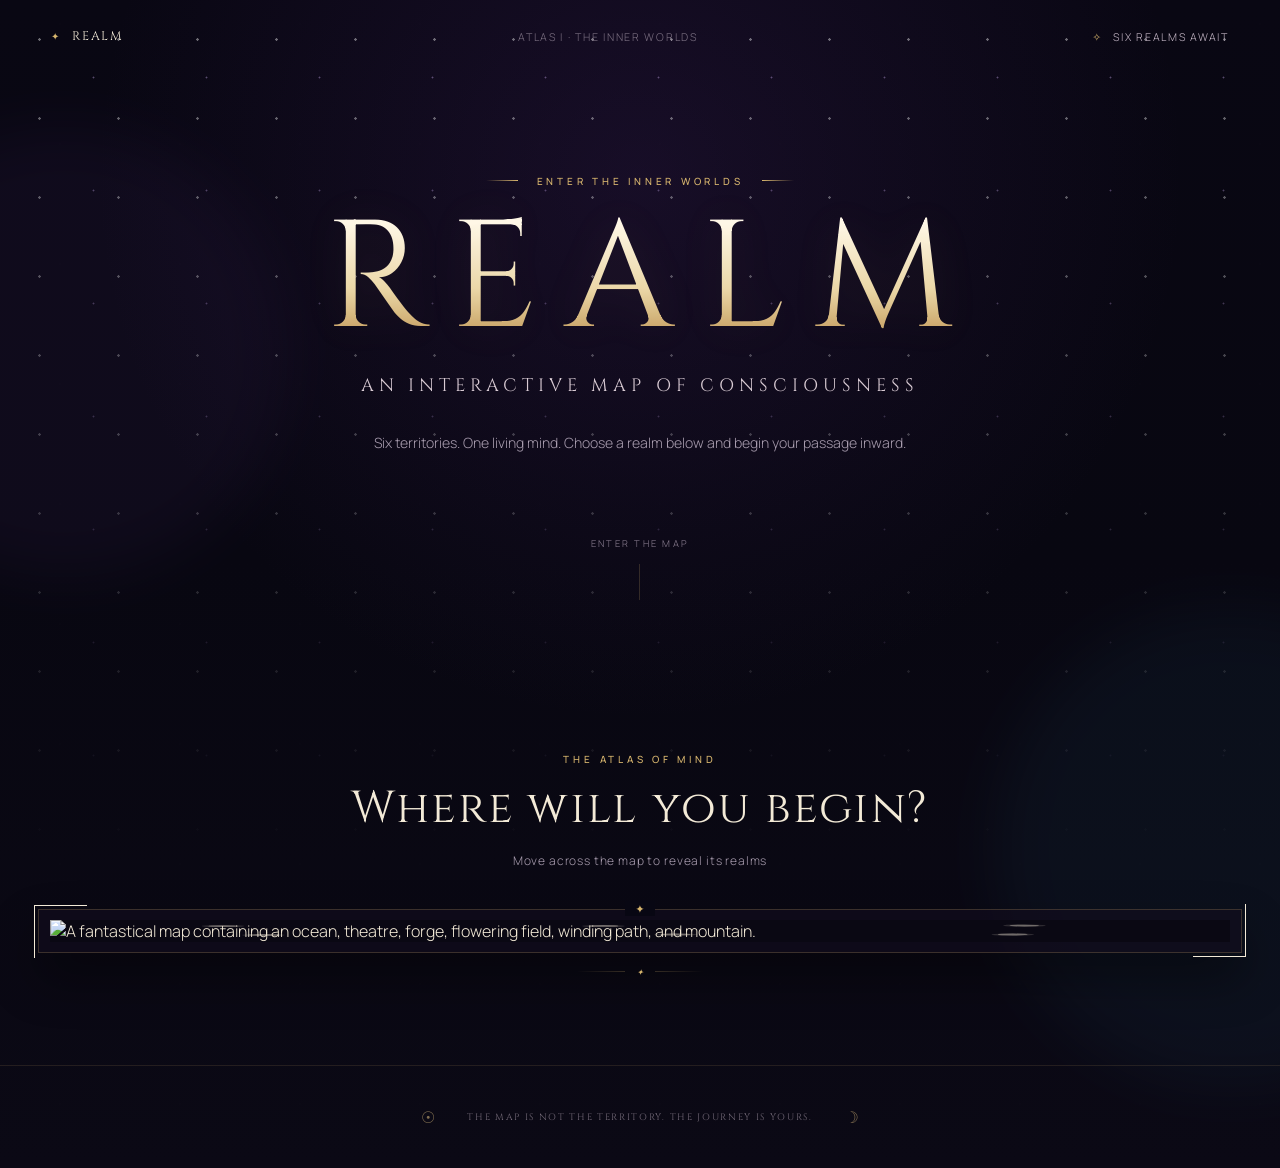
==== index.html @ 61579b33 "Simplify landing MVP sections" ====
<!doctype html>
<html lang="en">
  <head>
    <meta charset="UTF-8" />
    <meta name="viewport" content="width=device-width, initial-scale=1.0" />
    <meta
      name="description"
      content="REALM is an interactive map of consciousness. Explore six mythic territories of inner life."
    />
    <title>REALM — An interactive map of consciousness</title>
    <link rel="preconnect" href="https://fonts.googleapis.com" />
    <link rel="preconnect" href="https://fonts.gstatic.com" crossorigin />
    <link
      href="https://fonts.googleapis.com/css2?family=Cinzel:wght@400;500;600&family=Manrope:wght@300;400;500;600&display=swap"
      rel="stylesheet"
    />
    <link rel="stylesheet" href="styles.css" />
  </head>
  <body>
    <div class="aurora aurora--one" aria-hidden="true"></div>
    <div class="aurora aurora--two" aria-hidden="true"></div>
    <div class="star-field" aria-hidden="true"></div>

    <header class="site-header">
      <a class="brand" href="#top" aria-label="REALM home">
        <span class="brand__mark" aria-hidden="true">✦</span>
        <span>REALM</span>
      </a>
      <p class="edition">Atlas I · The Inner Worlds</p>
      <p class="realm-count"><span aria-hidden="true">✧</span> Six realms await</p>
    </header>

    <main id="top">
      <section class="hero" aria-labelledby="hero-title">
        <p class="eyebrow"><span></span> Enter the inner worlds <span></span></p>
        <h1 id="hero-title">REALM</h1>
        <p class="subtitle">An interactive map of consciousness</p>
        <p class="introduction">Six territories. One living mind. Choose a realm below and begin your passage inward.</p>
        <a class="scroll-cue" href="#realm-map">
          <span>Enter the map</span>
          <span class="scroll-cue__line" aria-hidden="true"></span>
        </a>
      </section>

      <section class="map-section" id="realm-map" aria-labelledby="map-heading">
        <div class="section-heading">
          <p class="section-kicker">The atlas of mind</p>
          <h2 id="map-heading">Where will you begin?</h2>
          <p>Move across the map to reveal its realms</p>
        </div>

        <div class="map-frame">
          <div class="map-frame__ornament map-frame__ornament--top" aria-hidden="true">✦</div>
          <div class="map-stage" id="map-stage">
            <img
              class="realm-map"
              src="realm-landing.jpg"
              alt="A fantastical map containing an ocean, theatre, forge, flowering field, winding path, and mountain."
            />
            <svg
              class="hotspot-layer"
              id="hotspot-layer"
              viewBox="0 0 2048 1365"
              role="group"
              aria-label="Interactive realm regions"
              preserveAspectRatio="none"
            ></svg>
            <div class="map-tooltip" id="map-tooltip" role="status" aria-live="polite">
              <span class="map-tooltip__glyph" aria-hidden="true"></span>
              <span class="map-tooltip__content">
                <strong></strong>
                <small>Enter this realm</small>
              </span>
            </div>
          </div>
          <div class="map-frame__footer" aria-hidden="true">
            <span></span><i>✦</i><span></span>
          </div>
        </div>
      </section>

      <section class="realms-section" aria-labelledby="realms-heading" hidden>
        <div class="section-heading section-heading--compact">
          <p class="section-kicker">Six ways of knowing</p>
          <h2 id="realms-heading">The realms of consciousness</h2>
        </div>
        <div class="realm-grid" id="realm-grid"></div>
      </section>
    </main>

    <footer class="site-footer">
      <span class="footer-sigil" aria-hidden="true">☉</span>
      <p>The map is not the territory. The journey is yours.</p>
      <span class="footer-sigil" aria-hidden="true">☽</span>
    </footer>

    <script type="module" src="app.js"></script>
  </body>
</html>
---- styles.css ----
:root {
  color-scheme: dark;
  --ink: #f3ead7;
  --ink-muted: #a99daf;
  --night: #080713;
  --night-soft: #100c20;
  --gold: #d8b66e;
  --gold-bright: #f0d599;
  --line: rgba(216, 182, 110, 0.22);
  --serif: "Cinzel", Georgia, serif;
  --sans: "Manrope", system-ui, sans-serif;
}

* { box-sizing: border-box; }
html {
  width: 100%;
  max-width: 100%;
  overflow-x: hidden;
  scroll-behavior: smooth;
}
body {
  position: relative;
  width: 100%;
  max-width: 100%;
  min-width: 0;
  margin: 0;
  overflow-x: hidden;
  color: var(--ink);
  background:
    radial-gradient(circle at 50% 15%, rgba(70, 35, 105, 0.24), transparent 34rem),
    linear-gradient(180deg, #090713 0%, #080711 48%, #0b0915 100%);
  font-family: var(--sans);
  font-weight: 300;
}
body::before {
  position: absolute;
  inset: 0;
  z-index: -1;
  opacity: 0.018;
  background: radial-gradient(circle at 50% 20%, rgba(255, 255, 255, 0.24) 0 1px, transparent 1.5px) 0 0 / 120px 120px;
  content: "";
  pointer-events: none;
}
a { color: inherit; }
button { font: inherit; }
img, svg { max-width: 100%; }
main, section, article, aside, header, footer, div { min-width: 0; }

.aurora {
  position: absolute;
  z-index: -1;
  border-radius: 50%;
  filter: blur(30px);
  opacity: 0.08;
  pointer-events: none;
}
.aurora--one { top: 8rem; left: -10rem; width: 28rem; height: 28rem; background: #663c94; }
.aurora--two { top: 38rem; right: -12rem; width: 30rem; height: 30rem; background: #2b6c87; }
.star-field {
  position: absolute;
  width: 100%;
  max-width: 100%;
  overflow: hidden;
  inset: 0 0 auto;
  z-index: -1;
  height: 64rem;
  opacity: 0.42;
  background-image:
    radial-gradient(circle, #fff 0 1px, transparent 1.5px),
    radial-gradient(circle, #d9b8ff 0 0.7px, transparent 1.2px);
  background-position: 0 0, 37px 21px;
  background-size: 79px 79px, 113px 113px;
  mask-image: linear-gradient(to bottom, #000, transparent 85%);
}

body > header,
body > main,
body > footer,
#top,
.hero,
.cartographer-section,
.mythology-section,
.map-section,
.realms-section {
  width: 100%;
  max-width: 100%;
}

#top {
  position: relative;
  overflow: hidden;
}

.site-header {
  display: flex;
  position: relative;
  z-index: 10;
  align-items: center;
  justify-content: space-between;
  max-width: 1440px;
  margin: 0 auto;
  padding: 1.75rem clamp(1.25rem, 4vw, 4rem);
  color: #c9bbca;
  font-size: 0.67rem;
  letter-spacing: 0.16em;
  text-transform: uppercase;
}
.brand { display: flex; align-items: center; gap: 0.7rem; color: var(--ink); font-family: var(--serif); font-size: 0.78rem; text-decoration: none; }
.brand__mark { color: var(--gold); font-size: 0.65rem; }
.edition { margin: 0; opacity: 0.58; }
.realm-count { display: flex; align-items: center; gap: 0.65rem; margin: 0; }
.realm-count span { color: var(--gold); }

.hero {
  display: flex;
  align-items: center;
  min-height: 620px;
  padding: 6.3rem 1.5rem 8.5rem;
  text-align: center;
  flex-direction: column;
}
.eyebrow, .section-kicker { margin: 0; color: var(--gold); font-size: 0.62rem; font-weight: 500; letter-spacing: 0.38em; text-transform: uppercase; }
.eyebrow { display: flex; align-items: center; gap: 1.15rem; }
.eyebrow span { width: 2rem; height: 1px; background: linear-gradient(90deg, transparent, var(--gold)); }
.eyebrow span:last-child { transform: rotate(180deg); }
.hero h1 {
  margin: 1.3rem 0 0;
  color: transparent;
  background: linear-gradient(180deg, #fff8e8 10%, #ecd9aa 55%, #b88a46 100%);
  background-clip: text;
  font-family: var(--serif);
  font-size: clamp(4.8rem, 12vw, 9.5rem);
  font-weight: 400;
  letter-spacing: 0.18em;
  line-height: 0.95;
  text-indent: 0.18em;
  text-shadow: 0 0 45px rgba(218, 178, 103, 0.1);
}
.subtitle { margin: 1.3rem 0 0; color: #d9cbd4; font-family: var(--serif); font-size: clamp(0.88rem, 1.5vw, 1.12rem); letter-spacing: 0.28em; text-transform: uppercase; }
.introduction { max-width: 820px; margin: 2rem auto 0; color: var(--ink-muted); font-size: clamp(0.78rem, 1.7vw, 0.88rem); line-height: 1.9; white-space: nowrap; }
.scroll-cue { display: flex; align-items: center; gap: 0.9rem; margin-top: auto; padding-top: 5rem; color: #8f8295; font-size: 0.59rem; letter-spacing: 0.24em; text-decoration: none; text-transform: uppercase; flex-direction: column; }
.scroll-cue:hover { color: var(--gold-bright); }
.scroll-cue__line { position: relative; width: 1px; height: 36px; overflow: hidden; background: rgba(216, 182, 110, 0.2); }
.scroll-cue__line::after { position: absolute; width: 1px; height: 14px; background: var(--gold); content: ""; }

.cartographer-section {
  max-width: 1240px;
  margin: 0 auto;
  padding: 1rem clamp(1.25rem, 4vw, 3rem) 8rem;
}

.cartographer-panel {
  display: grid;
  width: 100%;
  position: relative;
  overflow: hidden;
  border: 1px solid rgba(216, 182, 110, 0.24);
  border-radius: 24px;
  background:
    radial-gradient(circle at 82% 40%, rgba(219, 158, 79, 0.13), transparent 28%),
    radial-gradient(circle at 15% 0%, rgba(104, 66, 147, 0.12), transparent 36%),
    linear-gradient(135deg, rgba(24, 18, 38, 0.82), rgba(12, 10, 23, 0.72));
  box-shadow: 0 24px 48px rgba(0, 0, 0, 0.28), inset 0 1px rgba(255, 245, 218, 0.04);
  grid-template-columns: minmax(0, 1.35fr) minmax(320px, 0.65fr);
  backdrop-filter: none;
}

.cartographer-panel::before,
.cartographer-panel::after {
  position: absolute;
  width: 64px;
  height: 64px;
  border-color: rgba(216, 182, 110, 0.45);
  content: "";
  pointer-events: none;
}

.cartographer-panel::before {
  top: 12px;
  left: 12px;
  border-top: 1px solid;
  border-left: 1px solid;
  border-top-left-radius: 12px;
}

.cartographer-panel::after {
  right: 12px;
  bottom: 12px;
  border-right: 1px solid;
  border-bottom: 1px solid;
  border-bottom-right-radius: 12px;
}

.cartographer-copy {
  position: relative;
  min-width: 0;
  z-index: 2;
  padding: clamp(2.25rem, 5vw, 4.5rem);
}

.cartographer-copy h2 {
  margin: 0.75rem 0 0;
  font-family: var(--serif);
  font-size: clamp(2rem, 4.2vw, 3.6rem);
  font-weight: 400;
  letter-spacing: 0.035em;
  line-height: 1.15;
}

.cartographer-copy__body {
  max-width: 680px;
  margin-top: 1.8rem;
  color: #bcb0c1;
  font-size: clamp(0.8rem, 1.3vw, 0.92rem);
  line-height: 1.9;
}

.cartographer-copy__body p {
  margin: 0;
}

.cartographer-copy__body p + p {
  margin-top: 1rem;
}

.cartographer-insight {
  display: flex;
  align-items: flex-start;
  gap: 0.85rem;
  max-width: 650px;
  margin: 2rem 0 0;
  padding: 1rem 1.15rem;
  border-left: 1px solid var(--gold);
  color: #e6d8bd;
  background: linear-gradient(90deg, rgba(216, 182, 110, 0.09), transparent);
  font-family: var(--serif);
  font-size: clamp(0.72rem, 1.2vw, 0.82rem);
  letter-spacing: 0.035em;
  line-height: 1.75;
}

.cartographer-insight > span:first-child {
  flex: 0 0 auto;
  margin-top: 0.1rem;
  color: var(--gold-bright);
  font-size: 0.65rem;
}

.cartographer-visual {
  display: grid;
  min-width: 0;
  position: relative;
  min-height: 480px;
  overflow: hidden;
  border-left: 1px solid rgba(216, 182, 110, 0.12);
  background:
    linear-gradient(180deg, rgba(74, 47, 93, 0.12), transparent 55%),
    radial-gradient(ellipse at 50% 88%, rgba(216, 182, 110, 0.09), transparent 48%);
  place-items: center;
}

.cartographer-visual::before {
  position: absolute;
  inset: 9% 10%;
  border: 1px solid rgba(216, 182, 110, 0.1);
  border-radius: 50% 50% 44% 44%;
  content: "";
}

.cartographer-aura {
  position: absolute;
  top: 52%;
  left: 50%;
  width: 280px;
  height: 280px;
  border: 1px solid rgba(232, 187, 99, 0.12);
  border-radius: 50%;
  box-shadow: inset 0 0 40px rgba(109, 72, 145, 0.08);
  transform: translate(-50%, -50%);
}

.cartographer-aura::before,
.cartographer-aura::after {
  position: absolute;
  inset: 22px;
  border: 1px dashed rgba(216, 182, 110, 0.12);
  border-radius: 50%;
  content: "";
  transform: rotate(10deg);
}

.cartographer-aura::after {
  inset: 49px;
  border-style: solid;
  transform: rotate(-14deg);
}

.cartographer-figure {
  position: relative;
  z-index: 2;
  width: 190px;
  height: 260px;
  margin-top: 2rem;
}

.cartographer-head {
  position: absolute;
  top: 20px;
  left: 76px;
  z-index: 3;
  width: 42px;
  height: 50px;
  border: 1px solid rgba(239, 207, 145, 0.42);
  border-radius: 48% 48% 45% 45%;
  background: radial-gradient(circle at 50% 38%, #d7b584 0 5%, #6f5265 35%, #21192b 72%);
  box-shadow: 0 0 25px rgba(221, 175, 96, 0.16);
}

.cartographer-head::before {
  position: absolute;
  inset: -12px -14px -9px;
  z-index: -1;
  border-radius: 50% 50% 38% 38%;
  background: linear-gradient(180deg, #33243e 15%, #171220 100%);
  clip-path: polygon(50% 0, 91% 30%, 100% 100%, 0 100%, 9% 30%);
  content: "";
}

.cartographer-cloak {
  position: absolute;
  top: 64px;
  left: 35px;
  width: 120px;
  height: 177px;
  border: 1px solid rgba(196, 160, 116, 0.2);
  border-radius: 50% 50% 16% 16%;
  background:
    linear-gradient(80deg, transparent 48%, rgba(216, 182, 110, 0.14) 49% 50%, transparent 51%),
    linear-gradient(135deg, #34253e, #171421 62%, #0d0b14);
  box-shadow: 0 24px 28px rgba(0, 0, 0, 0.42);
  clip-path: polygon(38% 0, 62% 0, 82% 19%, 100% 100%, 0 100%, 18% 19%);
}

.cartographer-cloak::after {
  position: absolute;
  top: 35px;
  left: 50%;
  width: 1px;
  height: 124px;
  background: linear-gradient(transparent, rgba(216, 182, 110, 0.26), transparent);
  content: "";
}

.cartographer-arm {
  position: absolute;
  top: 104px;
  right: 21px;
  z-index: 4;
  width: 59px;
  height: 15px;
  border-radius: 20px;
  background: #211827;
  transform: rotate(18deg);
  transform-origin: left center;
}

.cartographer-lantern {
  position: absolute;
  top: 122px;
  right: -4px;
  z-index: 5;
  width: 31px;
  height: 43px;
  border: 1px solid #af824b;
  border-radius: 6px 6px 10px 10px;
  background: rgba(73, 42, 25, 0.78);
  box-shadow: 0 0 18px rgba(245, 175, 70, 0.36);
}

.cartographer-lantern__handle {
  position: absolute;
  top: -12px;
  left: 6px;
  width: 17px;
  height: 16px;
  border: 1px solid #9f7649;
  border-bottom: 0;
  border-radius: 50% 50% 0 0;
}

.cartographer-lantern__light {
  position: absolute;
  inset: 7px 6px;
  border-radius: 50%;
  background: #ffd778;
  box-shadow: 0 0 13px #f6a73c;
}

.cartographer-map {
  position: absolute;
  top: 112px;
  left: 8px;
  z-index: 5;
  width: 65px;
  height: 48px;
  border: 1px solid rgba(120, 81, 46, 0.75);
  border-radius: 3px;
  background: linear-gradient(90deg, #cba971 49%, #b89563 50%);
  box-shadow: 0 6px 14px rgba(0, 0, 0, 0.35);
  transform: rotate(-10deg);
}

.cartographer-map::before,
.cartographer-map::after,
.cartographer-map span {
  position: absolute;
  content: "";
}

.cartographer-map::before {
  inset: 7px 9px;
  opacity: 0.55;
  background:
    linear-gradient(28deg, transparent 42%, #755b3e 43% 46%, transparent 47%),
    radial-gradient(circle at 68% 30%, transparent 0 5px, #755b3e 6px 7px, transparent 8px);
}

.cartographer-map::after {
  top: 0;
  bottom: 0;
  left: 50%;
  width: 1px;
  background: rgba(93, 66, 42, 0.4);
}

.cartographer-ground {
  position: absolute;
  bottom: 85px;
  left: 50%;
  width: 230px;
  height: 34px;
  border-radius: 50%;
  background: radial-gradient(ellipse, rgba(218, 168, 85, 0.18), transparent 67%);
  filter: blur(3px);
  transform: translateX(-50%);
}

.cartographer-star {
  position: absolute;
  z-index: 3;
  color: #dec88f;
  text-shadow: 0 0 10px currentColor;
}

.cartographer-star--one { top: 18%; left: 20%; font-size: 0.65rem; }
.cartographer-star--two { top: 32%; right: 16%; color: #b7a3cd; font-size: 1.4rem; }
.cartographer-star--three { right: 25%; bottom: 25%; font-size: 0.55rem; }

.cartographer-visual__caption {
  position: absolute;
  right: 0;
  bottom: 2.1rem;
  left: 0;
  margin: 0;
  color: #746a7b;
  font-family: var(--serif);
  font-size: 0.52rem;
  letter-spacing: 0.2em;
  text-align: center;
  text-transform: uppercase;
}

.mythology-section {
  max-width: 820px;
  margin: 0 auto;
  padding: 0 clamp(1.5rem, 5vw, 3rem) 6.5rem;
  text-align: center;
}

.mythology-section h2 {
  margin: 0.8rem 0 0;
  font-family: var(--serif);
  font-size: clamp(1.45rem, 3.5vw, 2.35rem);
  font-weight: 400;
  letter-spacing: 0.04em;
  line-height: 1.35;
}

.mythology-section > p:last-child {
  max-width: 710px;
  margin: 1.2rem auto 0;
  color: var(--ink-muted);
  font-size: 0.8rem;
  line-height: 1.9;
}

.mythology-section > p:last-child::before,
.mythology-section > p:last-child::after {
  color: var(--gold);
  content: " ✦ ";
}

.map-section { padding: 1rem clamp(1rem, 3vw, 3rem) 7rem; }
.section-heading { margin-bottom: 2.5rem; text-align: center; }
.section-heading h2 { margin: 0.75rem 0 0; font-family: var(--serif); font-size: clamp(1.7rem, 4vw, 2.8rem); font-weight: 400; letter-spacing: 0.05em; }
.section-heading > p:last-child { margin: 0.8rem 0 0; color: var(--ink-muted); font-size: 0.75rem; letter-spacing: 0.07em; }
.map-frame { position: relative; max-width: 1440px; margin: auto; padding: clamp(0.35rem, 0.8vw, 0.65rem); border: 1px solid var(--line); background: rgba(17, 12, 28, 0.65); box-shadow: 0 24px 48px rgba(0, 0, 0, 0.42); }
.map-frame::before, .map-frame::after { position: absolute; z-index: 3; width: 52px; height: 52px; border-color: rgba(231, 197, 128, 0.6); content: ""; pointer-events: none; }
.map-frame::before { top: -5px; left: -5px; border-top: 1px solid; border-left: 1px solid; }
.map-frame::after { right: -5px; bottom: -5px; border-right: 1px solid; border-bottom: 1px solid; }
.map-frame__ornament { position: absolute; top: -9px; left: 50%; z-index: 5; width: 30px; color: var(--gold); background: var(--night); font-size: 0.7rem; text-align: center; transform: translateX(-50%); }
.map-stage { position: relative; width: 100%; max-width: 100%; overflow: hidden; background: #0a0813; }
.realm-map { display: block; width: 100%; height: auto; transition: none; }
.map-stage.has-active-realm .realm-map { filter: none; }
.hotspot-layer { position: absolute; inset: 0; width: 100%; height: 100%; }
.realm-hotspot { fill: transparent; stroke: transparent; stroke-width: 1.5px; cursor: pointer; transition: none; vector-effect: non-scaling-stroke; }
.hotspot-layer a:focus { outline: none; }
.hotspot-layer a.is-active .realm-hotspot, .hotspot-layer a:focus .realm-hotspot { fill: color-mix(in srgb, var(--realm-color) 7%, transparent); stroke: color-mix(in srgb, var(--realm-color) 30%, transparent); }
.hotspot-marker { opacity: 0.56; pointer-events: none; transition: none; }
.hotspot-marker__ring { fill: rgba(8, 7, 19, 0.45); stroke: rgba(243, 234, 215, 0.75); stroke-width: 1px; vector-effect: non-scaling-stroke; }
.hotspot-marker__core { fill: #fff2cb; }
.hotspot-marker__pulse { fill: none; stroke: rgba(243, 234, 215, 0.28); stroke-width: 1px; transform-origin: center; vector-effect: non-scaling-stroke; }
.hotspot-layer a.is-active .hotspot-marker { opacity: 1; }
.map-tooltip { display: flex; position: absolute; z-index: 5; align-items: center; gap: 0.75rem; min-width: 190px; padding: 0.75rem 1rem; border: 1px solid color-mix(in srgb, var(--realm-color) 42%, transparent); opacity: 0; background: rgba(10, 8, 20, 0.88); box-shadow: 0 12px 36px rgba(0, 0, 0, 0.38); pointer-events: none; transform: translate(-50%, calc(-100% - 38px)); transition: none; }
.map-tooltip.is-visible { opacity: 1; transform: translate(-50%, calc(-100% - 38px)); }
.map-tooltip__glyph { display: grid; width: 31px; height: 31px; border: 1px solid var(--realm-color); border-radius: 50%; color: var(--realm-color); font-size: 1rem; place-items: center; }
.map-tooltip__content { display: flex; flex-direction: column; }
.map-tooltip strong { font-family: var(--serif); font-size: 0.69rem; font-weight: 500; letter-spacing: 0.04em; white-space: nowrap; }
.map-tooltip small { margin-top: 0.2rem; color: var(--ink-muted); font-size: 0.52rem; letter-spacing: 0.14em; text-transform: uppercase; }
.map-frame__footer { display: flex; position: absolute; right: 0; bottom: -25px; left: 0; align-items: center; justify-content: center; gap: 0.75rem; color: var(--gold); font-size: 0.5rem; }
.map-frame__footer span { width: 48px; height: 1px; background: linear-gradient(90deg, transparent, var(--line)); }
.map-frame__footer span:last-child { transform: rotate(180deg); }

.realms-section { max-width: 1240px; margin: 0 auto; padding: 5rem clamp(1.25rem, 4vw, 3rem) 9rem; }
.section-heading--compact { margin-bottom: 3rem; }
.realm-grid { display: grid; border-top: 1px solid var(--line); border-left: 1px solid var(--line); grid-template-columns: repeat(3, 1fr); }
.realm-card { display: grid; position: relative; min-height: 240px; padding: 1.8rem; overflow: hidden; border-right: 1px solid var(--line); border-bottom: 1px solid var(--line); color: inherit; background: rgba(17, 13, 29, 0.36); text-decoration: none; transition: none; grid-template-columns: 24px 1fr auto; grid-template-rows: auto 1fr; }
.realm-card::before { position: absolute; inset: 0; opacity: 0; background: radial-gradient(circle at 50% 15%, color-mix(in srgb, var(--realm-color) 18%, transparent), transparent 62%); content: ""; transition: none; }
.realm-card::after { position: absolute; right: 1rem; bottom: 0; left: 1rem; height: 1px; background: var(--realm-color); content: ""; transform: scaleX(0); transition: none; }
.realm-card:hover, .realm-card:focus-visible, .realm-card.is-active { z-index: 2; outline: none; background: rgba(29, 22, 44, 0.78); }
.realm-card:hover::before, .realm-card:focus-visible::before, .realm-card.is-active::before { opacity: 1; }
.realm-card:hover::after, .realm-card:focus-visible::after, .realm-card.is-active::after { transform: scaleX(1); }
.realm-card__number { position: relative; color: var(--realm-color); font-family: var(--serif); font-size: 0.58rem; }
.realm-card__glyph { position: relative; color: var(--realm-color); font-size: 1.8rem; line-height: 1; grid-column: 2; }
.realm-card__body { display: flex; position: relative; margin-top: 1.35rem; grid-column: 2 / 4; flex-direction: column; }
.realm-card__name { font-family: var(--serif); font-size: 1.03rem; line-height: 1.45; }
.realm-card__deity { margin-top: 0.45rem; color: color-mix(in srgb, var(--realm-color) 72%, white); font-family: var(--serif); font-size: 0.54rem; letter-spacing: 0.045em; line-height: 1.55; }
.realm-card__description { margin-top: 0.7rem; color: var(--ink-muted); font-size: 0.72rem; line-height: 1.7; }
.realm-card__prompt { margin-top: auto; padding-top: 1.2rem; color: color-mix(in srgb, var(--realm-color) 75%, white); font-family: var(--serif); font-size: 0.57rem; letter-spacing: 0.06em; }
.realm-card__arrow { position: relative; color: #706879; font-size: 0.8rem; transition: none; }
.realm-card:hover .realm-card__arrow { color: var(--realm-color); }

.site-footer { display: flex; align-items: center; justify-content: center; gap: 2rem; padding: 2.5rem 1.5rem; border-top: 1px solid rgba(216, 182, 110, 0.12); color: #756b79; text-align: center; }
.site-footer p { margin: 0; font-family: var(--serif); font-size: 0.58rem; letter-spacing: 0.18em; text-transform: uppercase; }
.footer-sigil { color: #826f50; }

@keyframes cartographer-orbit {
  to { transform: rotate(360deg); }
}

@keyframes lantern-flicker {
  0%, 100% { opacity: 0.85; transform: scale(0.94); }
  50% { opacity: 1; transform: scale(1.06); }
}

@keyframes dust-drift {
  0%, 100% { opacity: 0.4; transform: translateY(0); }
  50% { opacity: 0.9; transform: translateY(-7px); }
}

@keyframes descend { 0% { top: -14px; } 70%, 100% { top: 36px; } }
@keyframes breathe { 0%, 100% { opacity: 0.25; transform: scale(0.85); } 50% { opacity: 0.75; transform: scale(1.12); } }

@media (max-width: 800px) {
  .edition { display: none; }
  .cartographer-section { padding-bottom: 6rem; }
  .cartographer-panel { grid-template-columns: 1fr; }
  .cartographer-visual { min-height: 390px; border-top: 1px solid rgba(216, 182, 110, 0.12); border-left: 0; }
  .cartographer-figure { transform: scale(0.9); }
  .hero { min-height: 560px; padding-top: 5rem; }
  .hero h1 { font-size: clamp(4rem, 20vw, 7rem); }
  .subtitle { font-size: 0.72rem; letter-spacing: 0.2em; }
  .map-section { padding-right: 0.6rem; padding-left: 0.6rem; }
  .hotspot-marker { transform-box: fill-box; transform-origin: center; }
  .map-tooltip { min-width: 150px; padding: 0.55rem 0.65rem; }
  .map-tooltip__glyph { display: none; }
  .map-tooltip strong { font-size: 0.55rem; }
  .realm-grid { grid-template-columns: repeat(2, 1fr); }
}

@media (max-width: 520px) {
  html, body, #top { width: 100vw; max-width: 100vw; }
  body > header, body > main, body > footer { max-width: 100vw; overflow-x: hidden; }
  .aurora--one { left: -35vw; width: 90vw; height: 90vw; }
  .aurora--two { right: -38vw; width: 96vw; height: 96vw; }
  .hero, .cartographer-section, .mythology-section, .map-section, .realms-section { max-width: 100vw; }
  .site-header { gap: 0.75rem; width: 100%; padding: 1.25rem; }
  .site-header > * { min-width: 0; }
  .brand { flex: 0 0 auto; }
  .back-link { justify-content: flex-end; max-width: 62%; line-height: 1.45; text-align: right; white-space: normal; }
  .realm-count { flex: 0 0 auto; }
  .cartographer-section { padding-right: 0.8rem; padding-left: 0.8rem; }
  .cartographer-panel { width: 100%; max-width: 100%; border-radius: 18px; }
  .cartographer-copy, .cartographer-copy__body, .cartographer-insight { max-width: 100%; }
  .cartographer-visual { width: 100%; max-width: 100%; overflow: hidden; }
  .cartographer-copy { width: 100%; padding: 2rem 1.4rem 2.25rem; }
  .cartographer-copy h2, .section-heading h2, .mythology-section h2 { overflow-wrap: anywhere; }
  .cartographer-copy__body { font-size: 0.78rem; line-height: 1.8; }
  .introduction { white-space: normal; }
  .cartographer-insight { padding: 0.9rem; font-size: 0.68rem; }
  .cartographer-visual { min-height: 340px; }
  .cartographer-figure { margin-top: 0; transform: scale(0.78); }
  .cartographer-visual__caption { bottom: 1.5rem; }
  .realm-count { font-size: 0; }
  .realm-count span { font-size: 0.75rem; }
  .hero { min-height: 510px; padding-right: 1rem; padding-left: 1rem; overflow: hidden; }
  .eyebrow { max-width: 100%; gap: 0.65rem; font-size: 0.52rem; letter-spacing: 0.24em; text-align: center; }
  .eyebrow span { width: clamp(0.75rem, 5vw, 1.4rem); flex: 0 1 auto; }
  .subtitle { max-width: 100%; font-size: 0.64rem; letter-spacing: 0.13em; line-height: 1.7; overflow-wrap: anywhere; }
  .introduction { width: 100%; max-width: 32rem; }
  .hero h1 { max-width: 100%; font-size: clamp(3.2rem, 18vw, 6rem); letter-spacing: 0.08em; overflow-wrap: anywhere; text-indent: 0.08em; }
  .introduction { font-size: 0.78rem; }
  .map-frame { padding: 3px; }
  .map-tooltip { display: none; }
  .hotspot-marker__ring { r: 34px; }
  .hotspot-marker__pulse { r: 46px; }
  .realm-grid { grid-template-columns: 1fr; }
  .realm-card { width: 100%; min-height: 215px; }
  .realm-card__name, .realm-card__deity, .realm-card__description, .realm-card__prompt { overflow-wrap: anywhere; }
  .site-footer { gap: 0.8rem; width: 100%; }
  .site-footer p { min-width: 0; overflow-wrap: anywhere; }
}

@media (prefers-reduced-motion: reduce) {
  html { scroll-behavior: auto; }
  *, *::before, *::after { animation-duration: 0.01ms !important; animation-iteration-count: 1 !important; transition-duration: 0.01ms !important; }
}
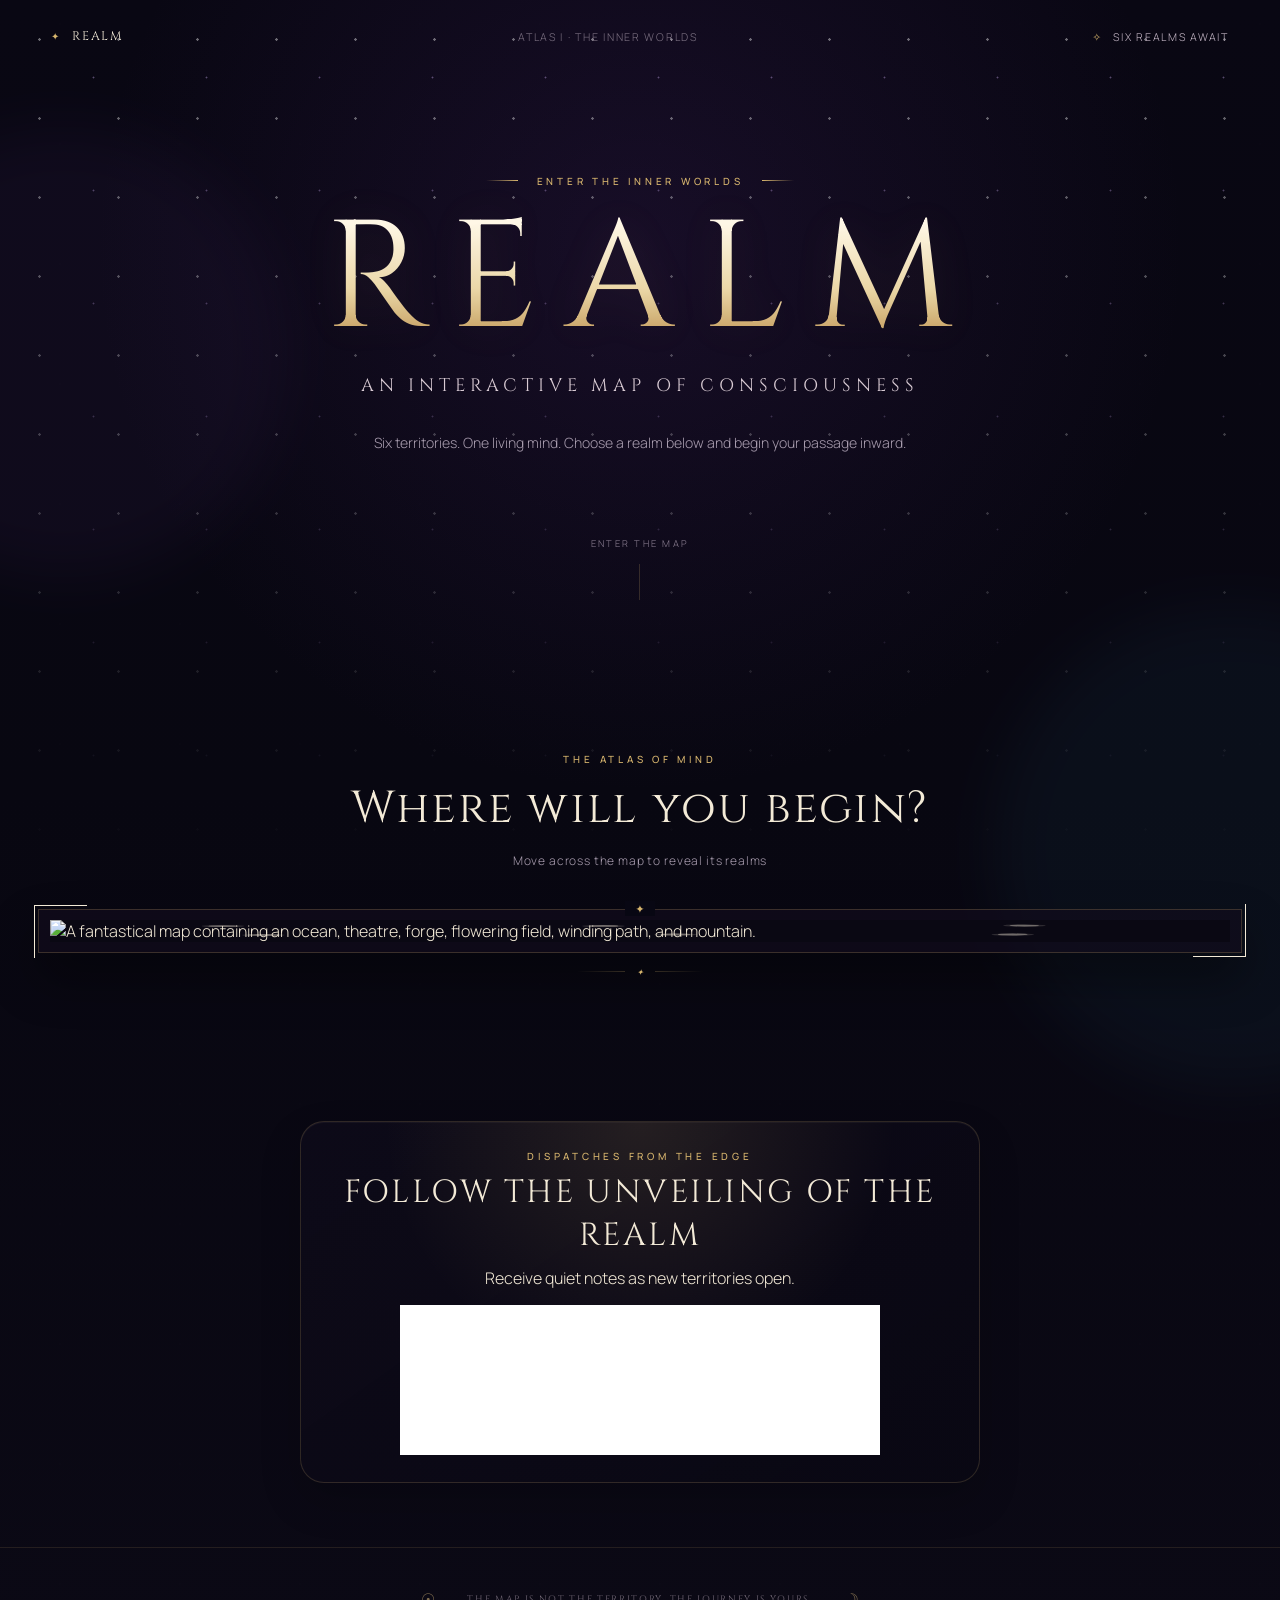
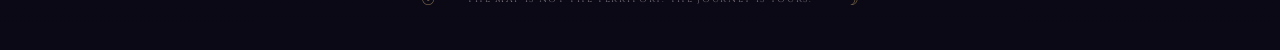
==== commit 1eb7138b: "Add Substack embeds to landing and coming soon pages" ====
--- a/index.html
+++ b/index.html
@@ -79,6 +79,24 @@
         </div>
       </section>
 
+      <section class="substack-section" aria-labelledby="substack-heading">
+        <div class="substack-card">
+          <p class="section-kicker">Dispatches from the edge</p>
+          <h2 id="substack-heading">Follow the unveiling of The Realm</h2>
+          <p>Receive quiet notes as new territories open.</p>
+          <iframe
+            class="substack-embed"
+            title="Subscribe to Adrian Schug on Substack"
+            src="https://adrianschug.substack.com/embed?transparent=1&light=1"
+            width="480"
+            height="150"
+            style="border: 0; background: transparent"
+            frameborder="0"
+            scrolling="no"
+          ></iframe>
+        </div>
+      </section>
+
       <section class="realms-section" aria-labelledby="realms-heading" hidden>
         <div class="section-heading section-heading--compact">
           <p class="section-kicker">Six ways of knowing</p>
--- a/styles.css
+++ b/styles.css
@@ -635,3 +635,55 @@
   html { scroll-behavior: auto; }
   *, *::before, *::after { animation-duration: 0.01ms !important; animation-iteration-count: 1 !important; transition-duration: 0.01ms !important; }
 }
+
+.substack-section {
+  width: min(680px, calc(100% - 2rem));
+  margin: clamp(1.5rem, 5vw, 3.5rem) auto 0;
+  padding-bottom: clamp(2rem, 5vw, 4rem);
+}
+
+.substack-card {
+  position: relative;
+  overflow: hidden;
+  padding: clamp(1.15rem, 3vw, 1.7rem);
+  border: 1px solid rgba(216, 182, 110, 0.18);
+  border-radius: 24px;
+  background: linear-gradient(145deg, rgba(18, 13, 31, 0.46), rgba(9, 8, 19, 0.58));
+  box-shadow: 0 18px 40px rgba(0, 0, 0, 0.18), inset 0 1px rgba(255, 255, 255, 0.04);
+  text-align: center;
+}
+
+.substack-card::before {
+  position: absolute;
+  inset: 0;
+  background: radial-gradient(circle at 50% 0%, rgba(216, 182, 110, 0.12), transparent 16rem);
+  content: "";
+  pointer-events: none;
+}
+
+.substack-card > * {
+  position: relative;
+}
+
+.substack-card h2 {
+  margin: 0.45rem 0 0;
+  color: var(--cream);
+  font-family: var(--serif);
+  font-size: clamp(1.35rem, 3vw, 2rem);
+  font-weight: 400;
+  letter-spacing: 0.08em;
+  text-transform: uppercase;
+}
+
+.substack-card p:not(.section-kicker) {
+  margin: 0.65rem auto 0;
+  max-width: 34rem;
+  color: var(--muted);
+}
+
+.substack-embed {
+  display: block;
+  width: min(480px, 100%);
+  max-width: 100%;
+  margin: 1rem auto 0;
+}
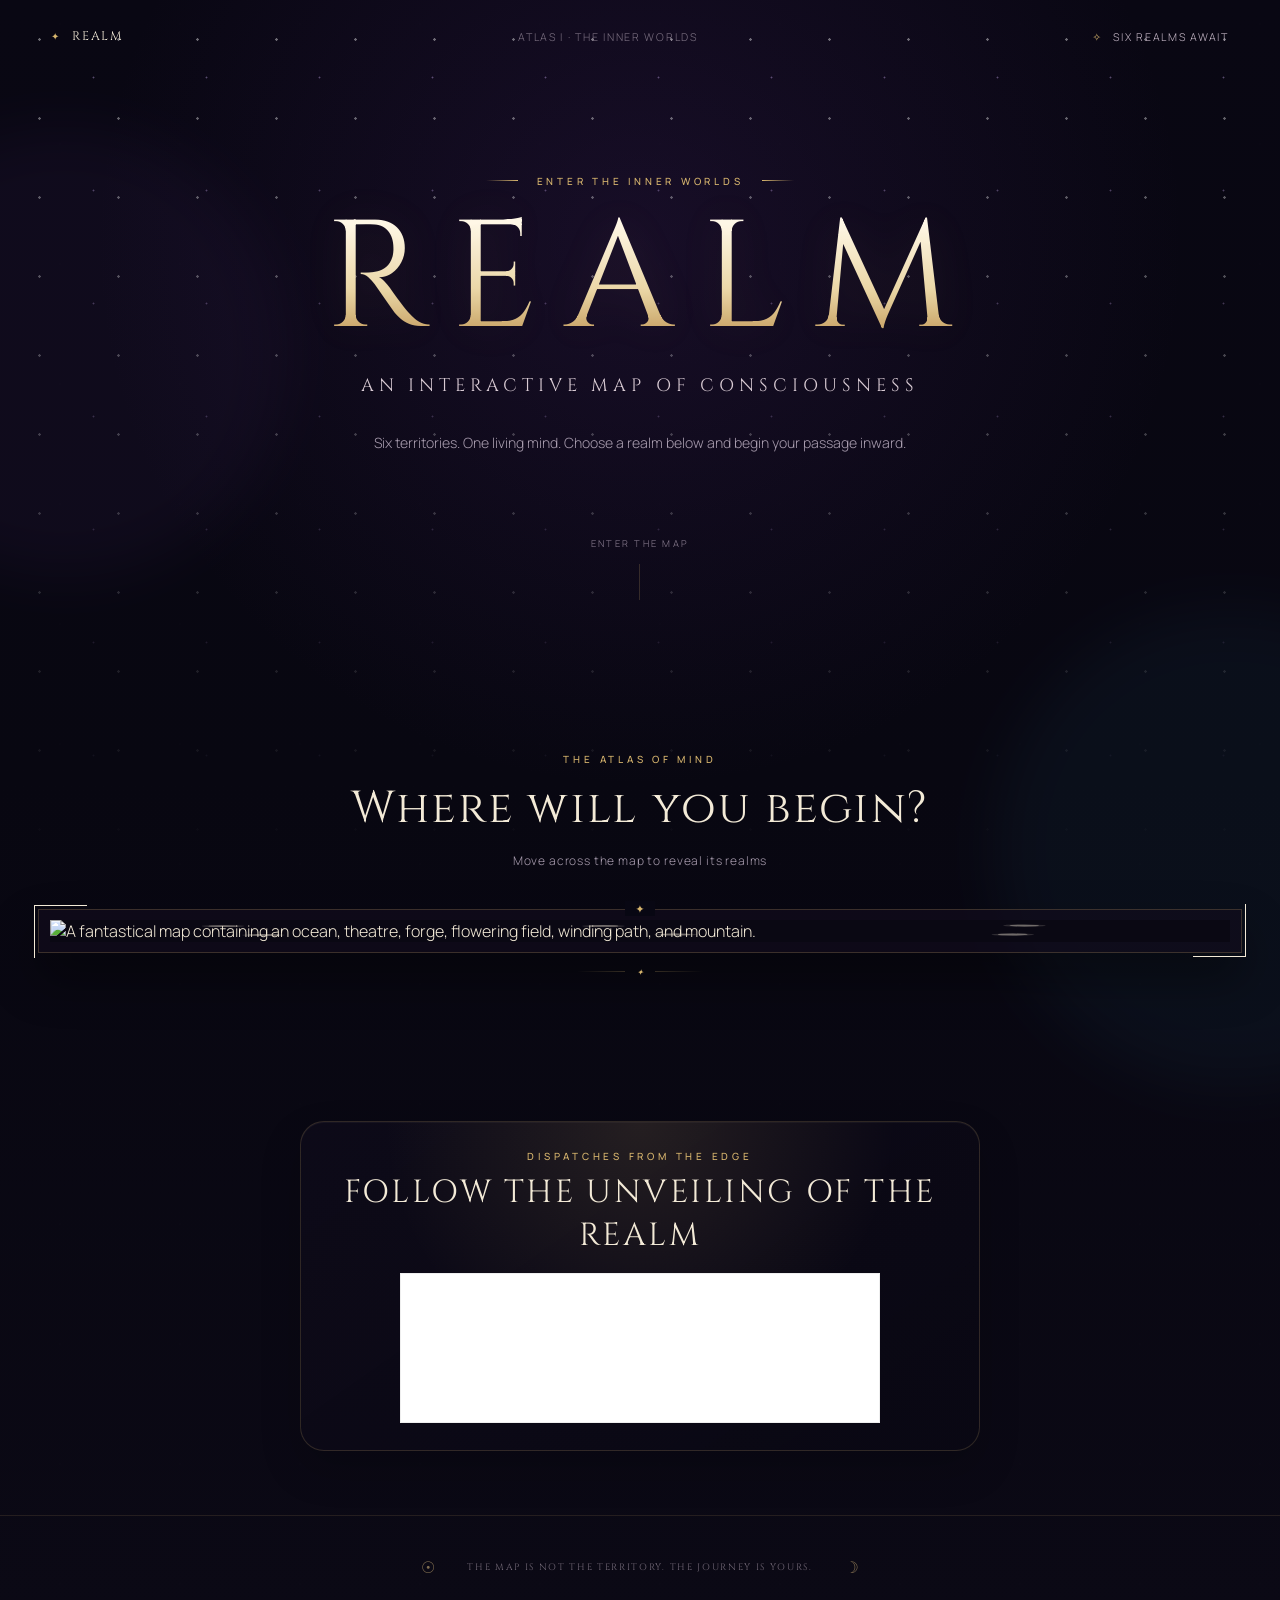
==== commit 167489d1: "Update Substack embed copy" ====
--- a/index.html
+++ b/index.html
@@ -83,14 +83,13 @@
         <div class="substack-card">
           <p class="section-kicker">Dispatches from the edge</p>
           <h2 id="substack-heading">Follow the unveiling of The Realm</h2>
-          <p>Receive quiet notes as new territories open.</p>
           <iframe
             class="substack-embed"
             title="Subscribe to Adrian Schug on Substack"
-            src="https://adrianschug.substack.com/embed?transparent=1&light=1"
+            src="https://adrianschug.substack.com/embed"
             width="480"
             height="150"
-            style="border: 0; background: transparent"
+            style="border: 1px solid #EEE; background: white"
             frameborder="0"
             scrolling="no"
           ></iframe>
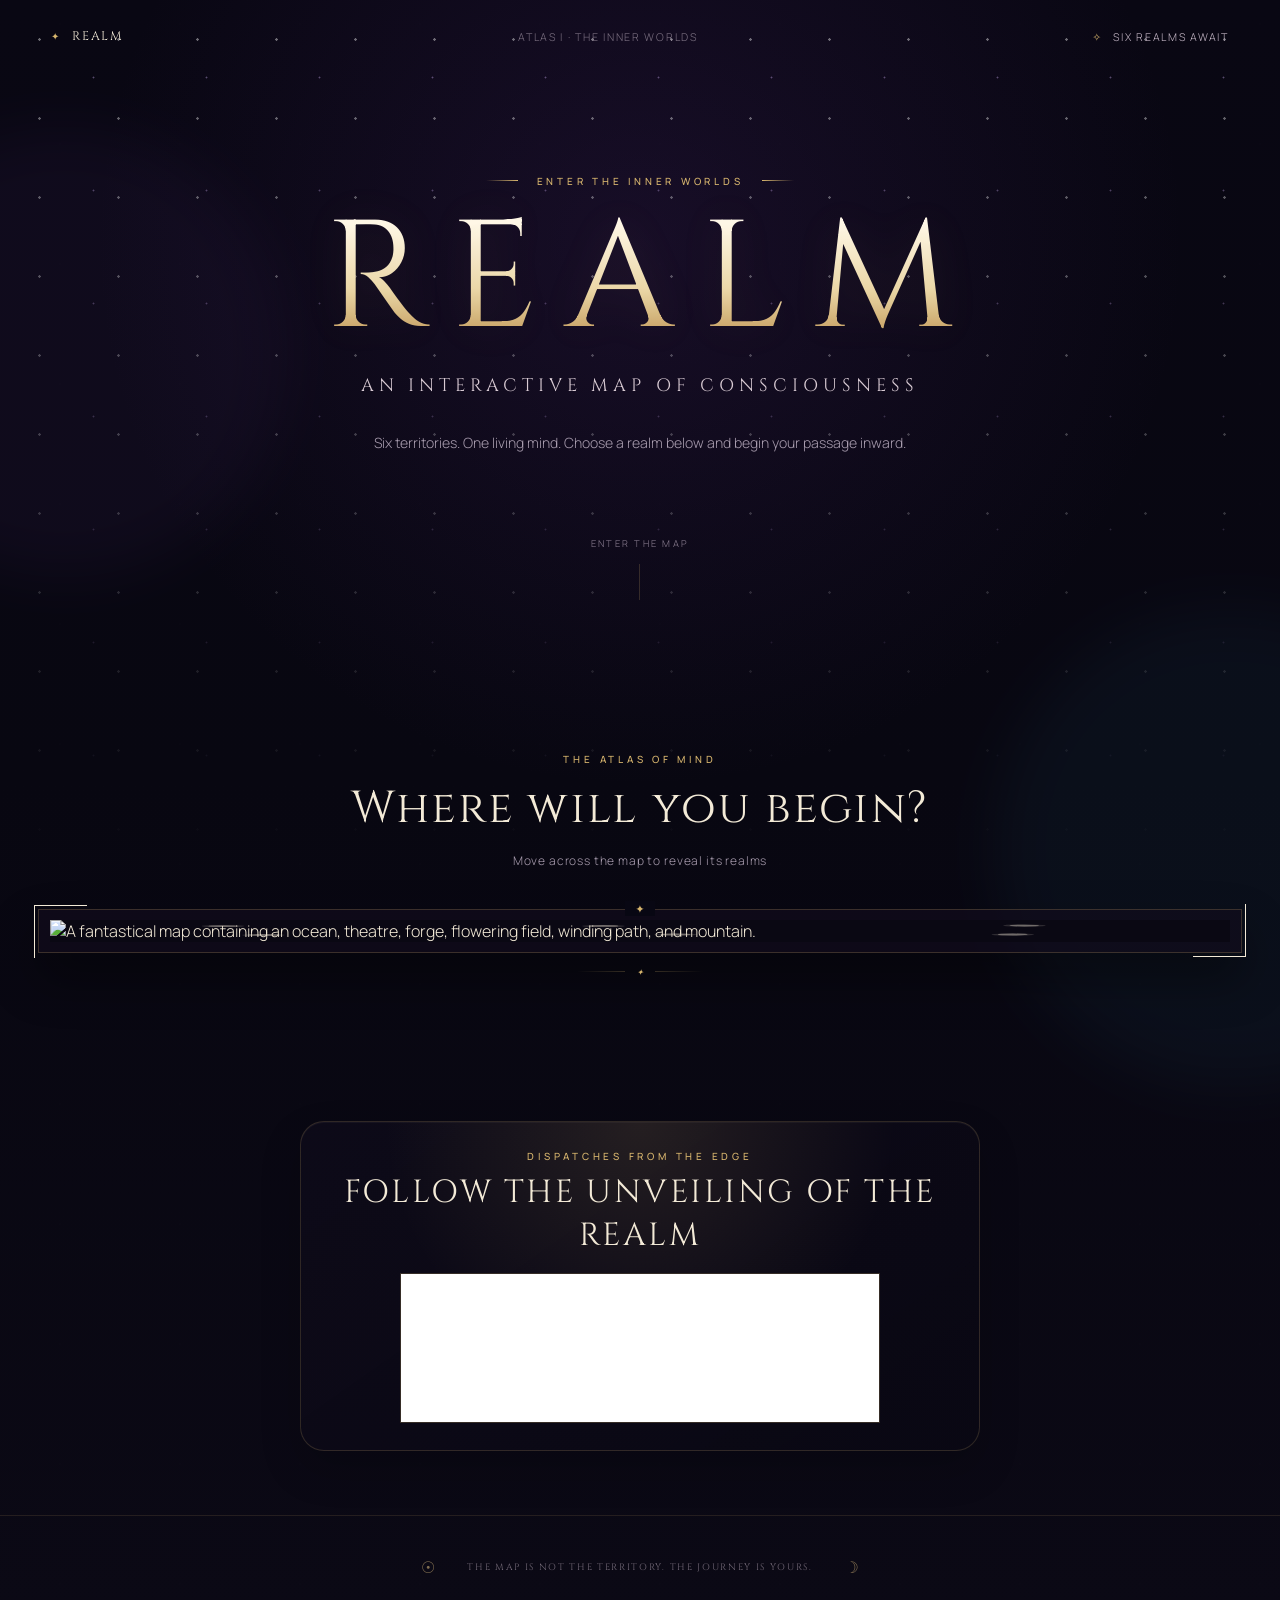
==== commit 1067047b: "Match Substack embed background to Realm pages" ====
--- a/index.html
+++ b/index.html
@@ -89,7 +89,7 @@
             src="https://adrianschug.substack.com/embed"
             width="480"
             height="150"
-            style="border: 1px solid #EEE; background: white"
+            style="border: 1px solid rgba(216, 182, 110, 0.22); background: #080713"
             frameborder="0"
             scrolling="no"
           ></iframe>
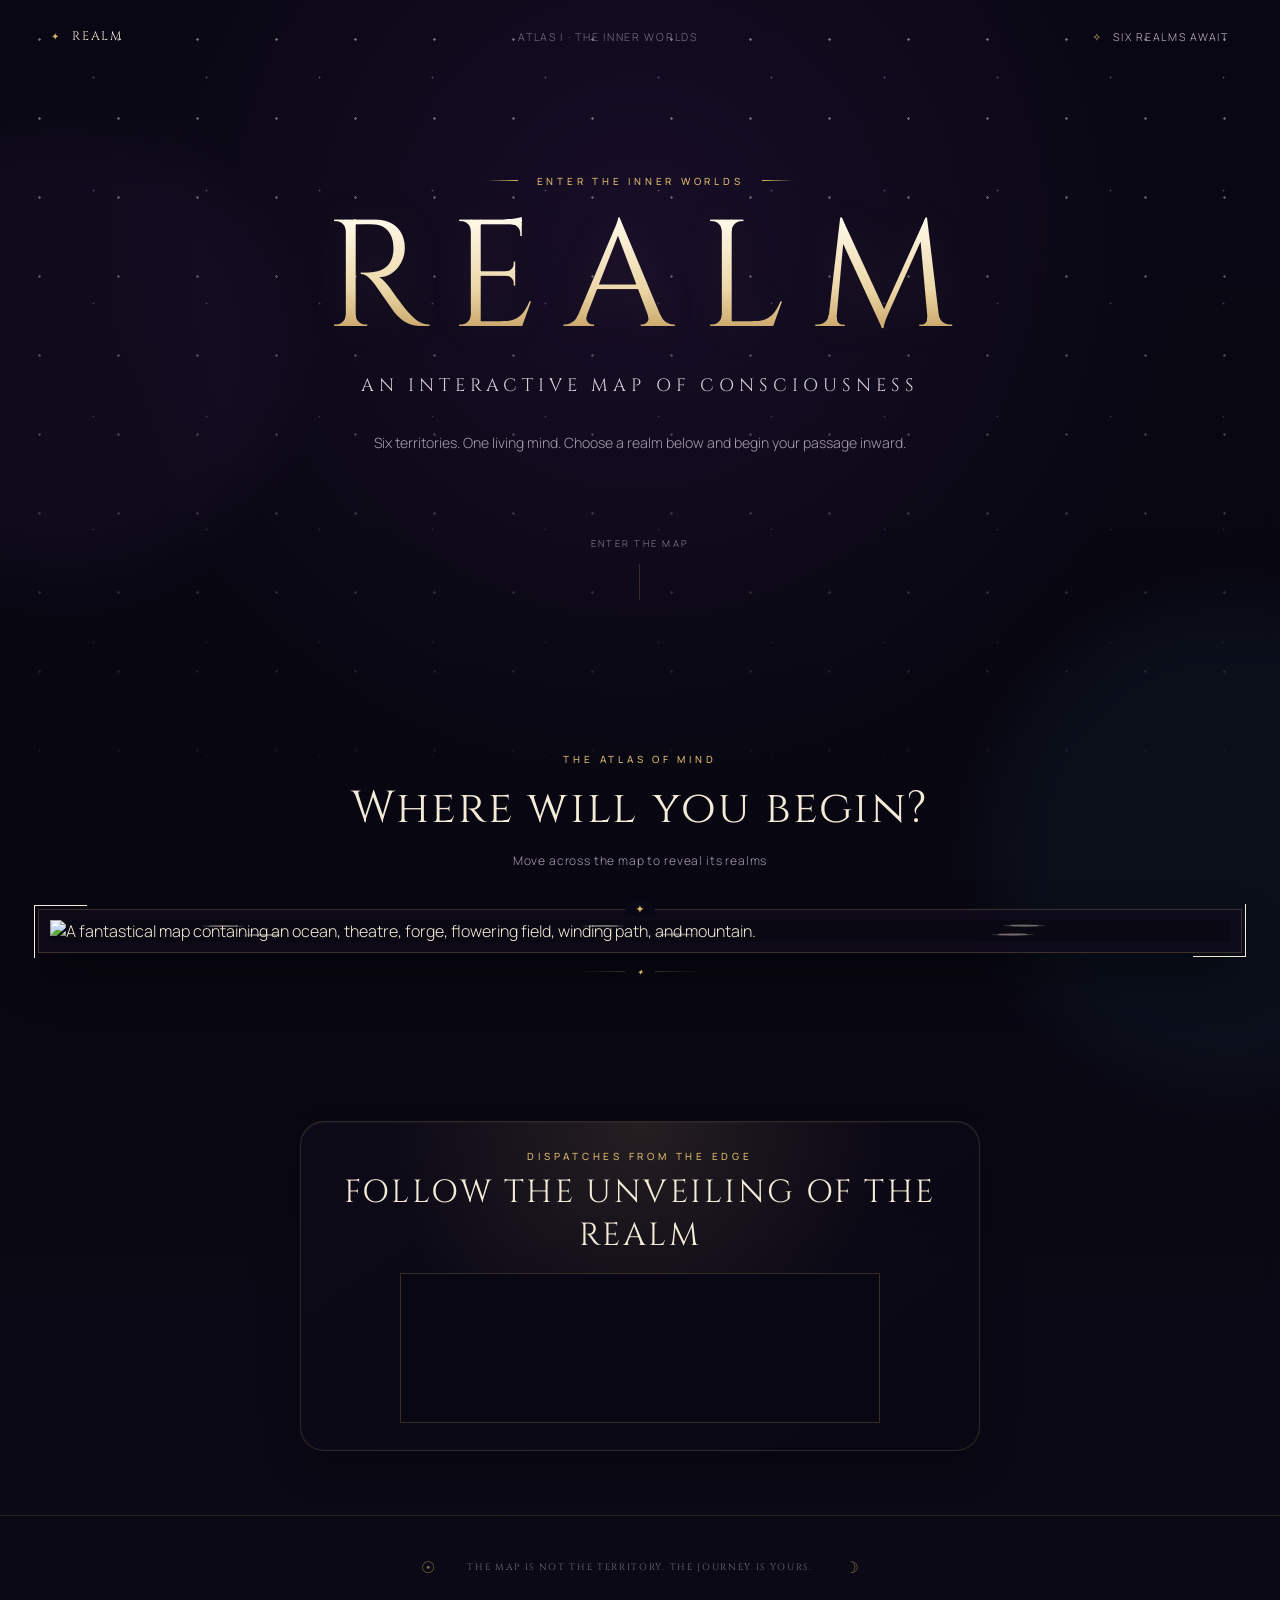
==== commit 367a410b: "Use transparent Substack embeds" ====
--- a/index.html
+++ b/index.html
@@ -86,7 +86,7 @@
           <iframe
             class="substack-embed"
             title="Subscribe to Adrian Schug on Substack"
-            src="https://adrianschug.substack.com/embed"
+            src="https://adrianschug.substack.com/embed?transparent=1&light=1"
             width="480"
             height="150"
             style="border: 1px solid rgba(216, 182, 110, 0.22); background: #080713"
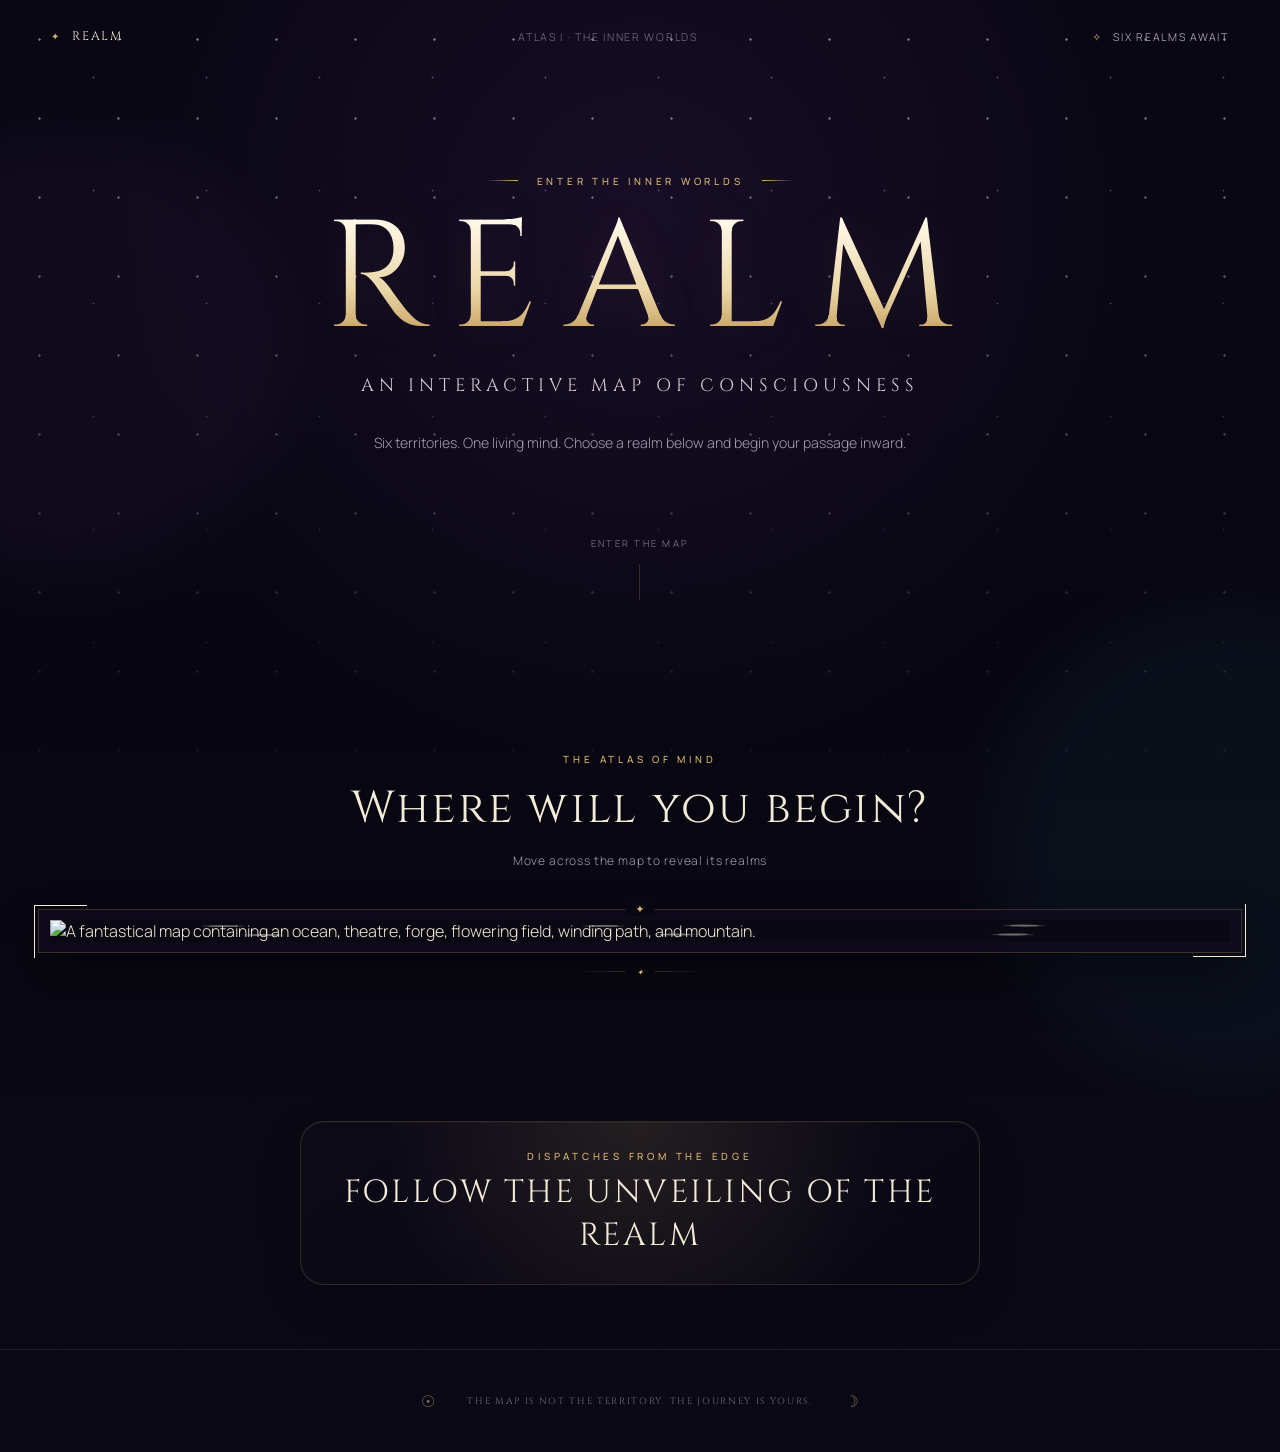
==== commit eaa9e4c7: "Update coming soon newsletter copy" ====
--- a/index.html
+++ b/index.html
@@ -83,16 +83,7 @@
         <div class="substack-card">
           <p class="section-kicker">Dispatches from the edge</p>
           <h2 id="substack-heading">Follow the unveiling of The Realm</h2>
-          <iframe
-            class="substack-embed"
-            title="Subscribe to Adrian Schug on Substack"
-            src="https://adrianschug.substack.com/embed?transparent=1&light=1"
-            width="480"
-            height="150"
-            style="border: 1px solid rgba(216, 182, 110, 0.22); background: #080713"
-            frameborder="0"
-            scrolling="no"
-          ></iframe>
+          <script async data-uid="1137d771f3" src="https://adrian-schug.kit.com/1137d771f3/index.js"></script>
         </div>
       </section>
 
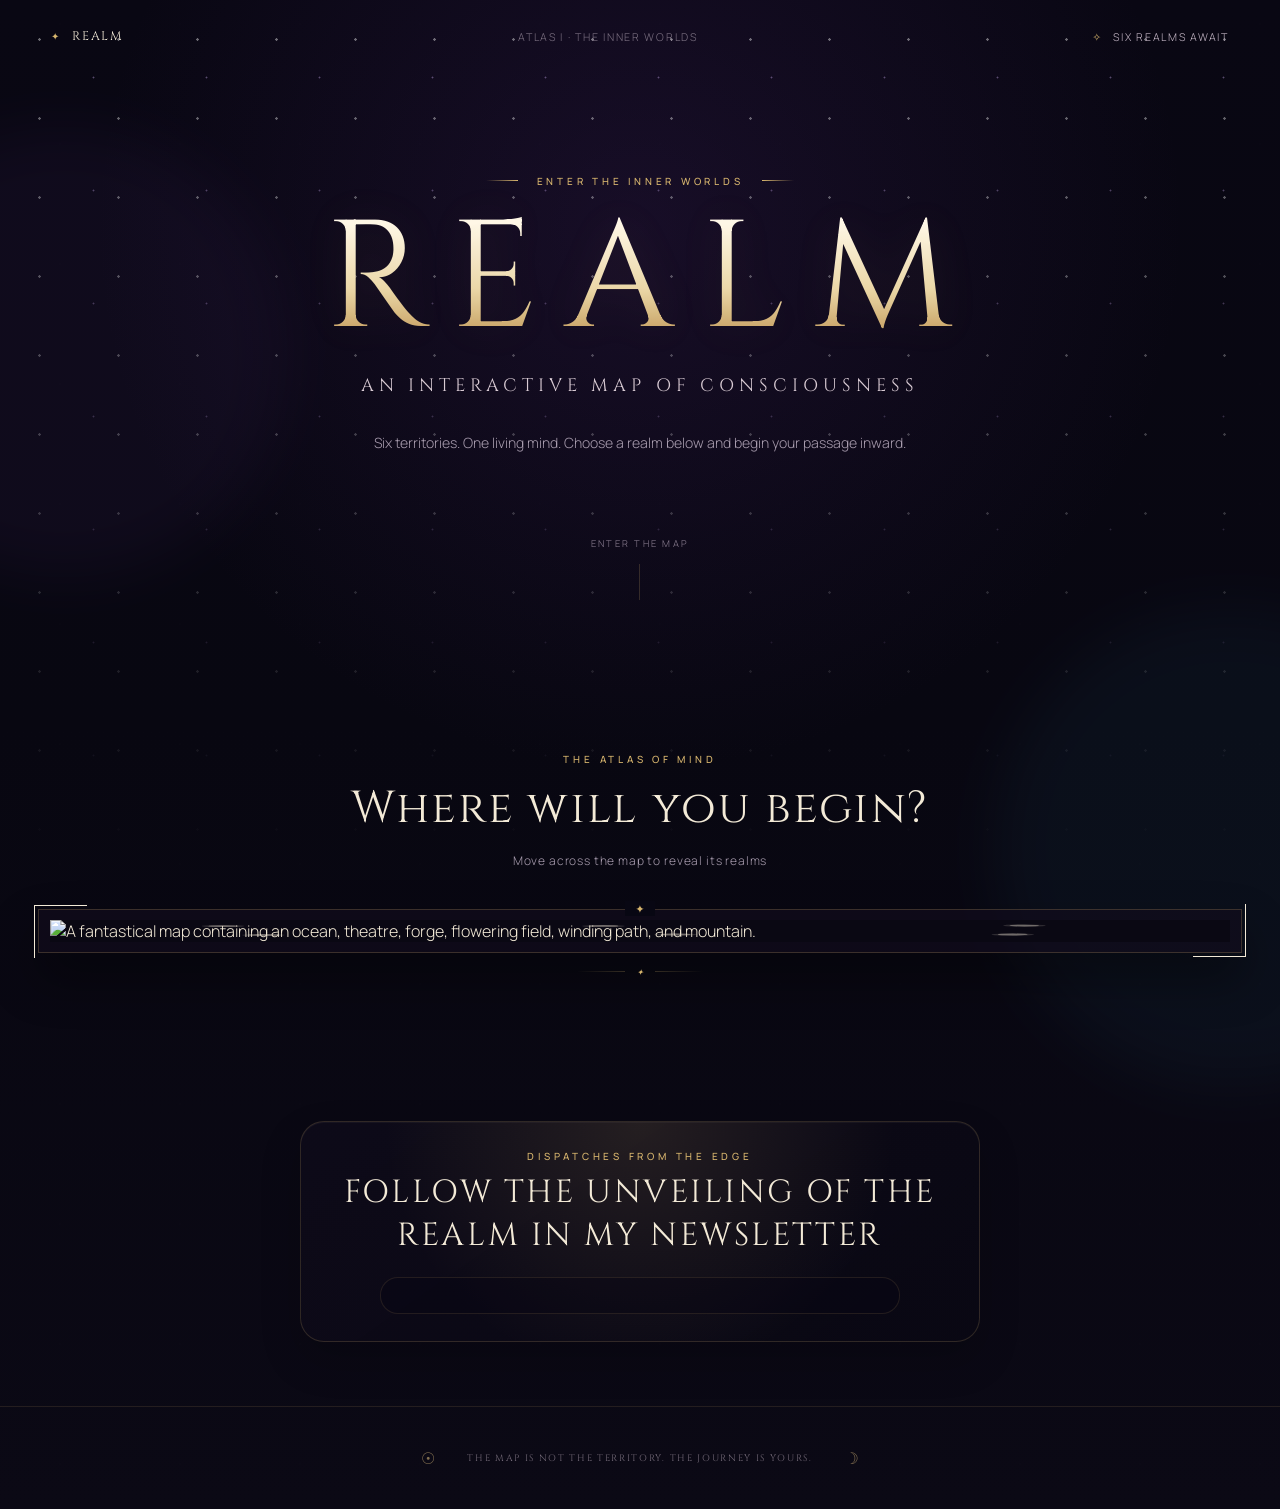
==== commit 4ba9408d: "Add padding around newsletter embeds" ====
--- a/index.html
+++ b/index.html
@@ -82,8 +82,10 @@
       <section class="substack-section" aria-labelledby="substack-heading">
         <div class="substack-card">
           <p class="section-kicker">Dispatches from the edge</p>
-          <h2 id="substack-heading">Follow the unveiling of The Realm</h2>
-          <script async data-uid="1137d771f3" src="https://adrian-schug.kit.com/1137d771f3/index.js"></script>
+          <h2 id="substack-heading">Follow the unveiling of The Realm in my Newsletter</h2>
+          <div class="newsletter-embed">
+            <script async data-uid="1137d771f3" src="https://adrian-schug.kit.com/1137d771f3/index.js"></script>
+          </div>
         </div>
       </section>
 
--- a/styles.css
+++ b/styles.css
@@ -687,3 +687,16 @@
   max-width: 100%;
   margin: 1rem auto 0;
 }
+
+.newsletter-embed {
+  width: min(520px, 100%);
+  margin: 1.25rem auto 0;
+  padding: clamp(0.75rem, 2vw, 1.1rem);
+  border: 1px solid rgba(216, 182, 110, 0.12);
+  border-radius: 18px;
+  background: rgba(8, 7, 19, 0.42);
+}
+
+.newsletter-embed > * {
+  max-width: 100%;
+}
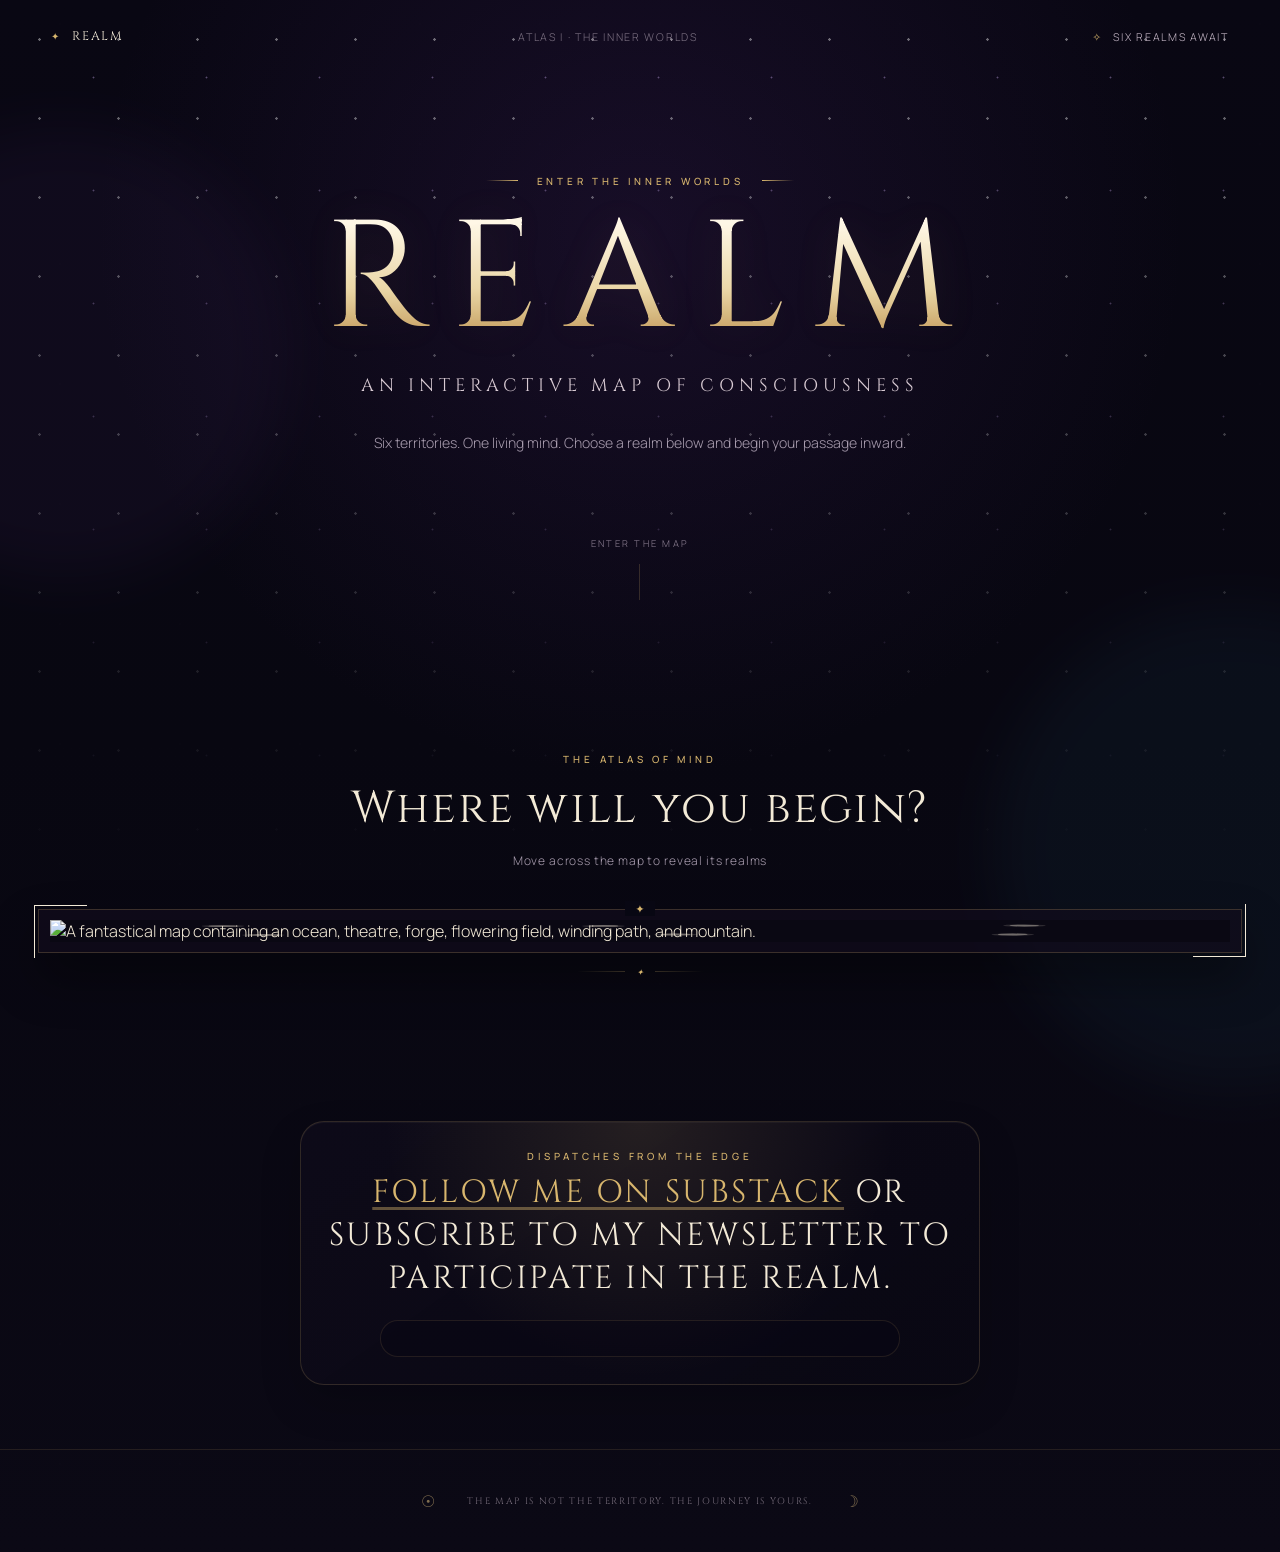
==== commit 34d78e9b: "Publish Thought Forge and update newsletter CTAs" ====
--- a/index.html
+++ b/index.html
@@ -82,7 +82,7 @@
       <section class="substack-section" aria-labelledby="substack-heading">
         <div class="substack-card">
           <p class="section-kicker">Dispatches from the edge</p>
-          <h2 id="substack-heading">Follow the unveiling of The Realm in my Newsletter</h2>
+          <h2 id="substack-heading"><a href="https://substack.com/@adrianschug">Follow me on Substack</a> or subscribe to my newsletter to participate in The Realm.</h2>
           <div class="newsletter-embed">
             <script async data-uid="1137d771f3" src="https://adrian-schug.kit.com/1137d771f3/index.js"></script>
           </div>
--- a/styles.css
+++ b/styles.css
@@ -700,3 +700,10 @@
 .newsletter-embed > * {
   max-width: 100%;
 }
+
+.newsletter-embed a,
+.substack-card a {
+  color: var(--gold);
+  text-decoration-color: rgba(216, 182, 110, 0.42);
+  text-underline-offset: 0.16em;
+}
